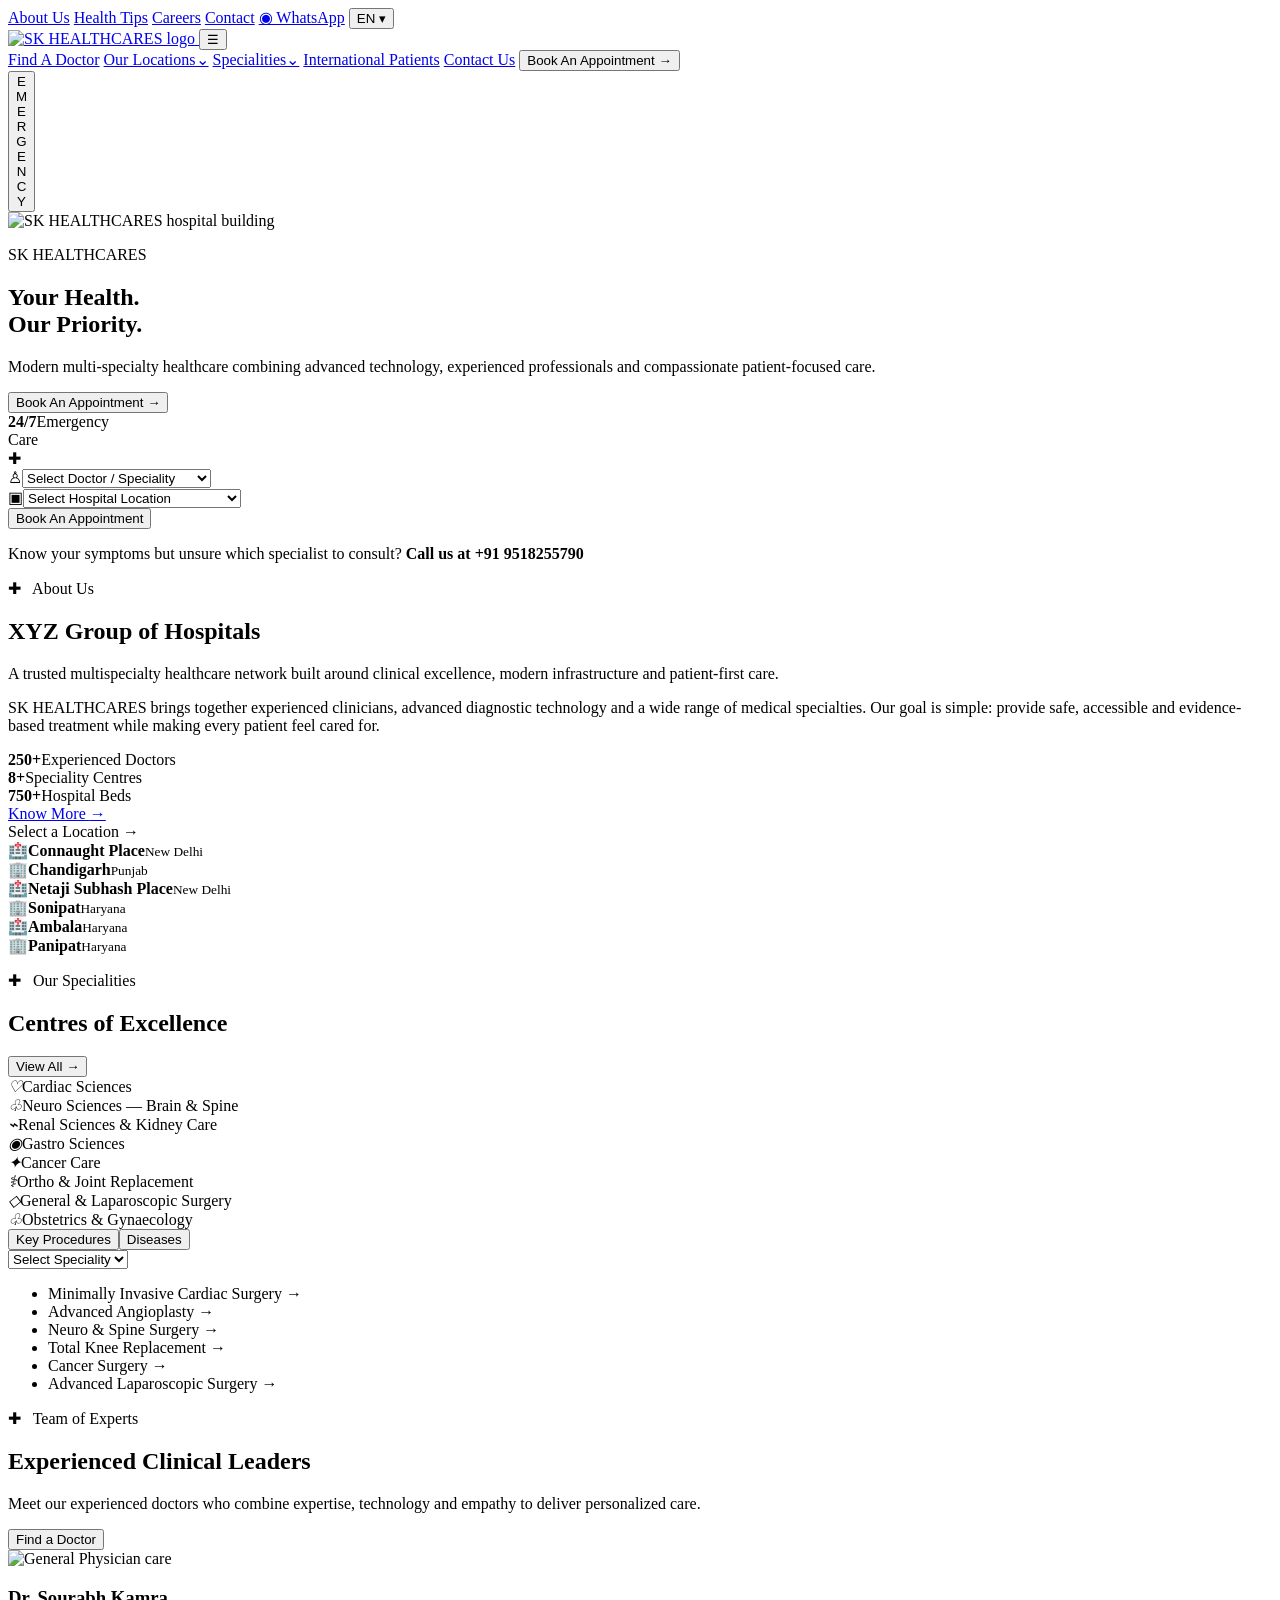
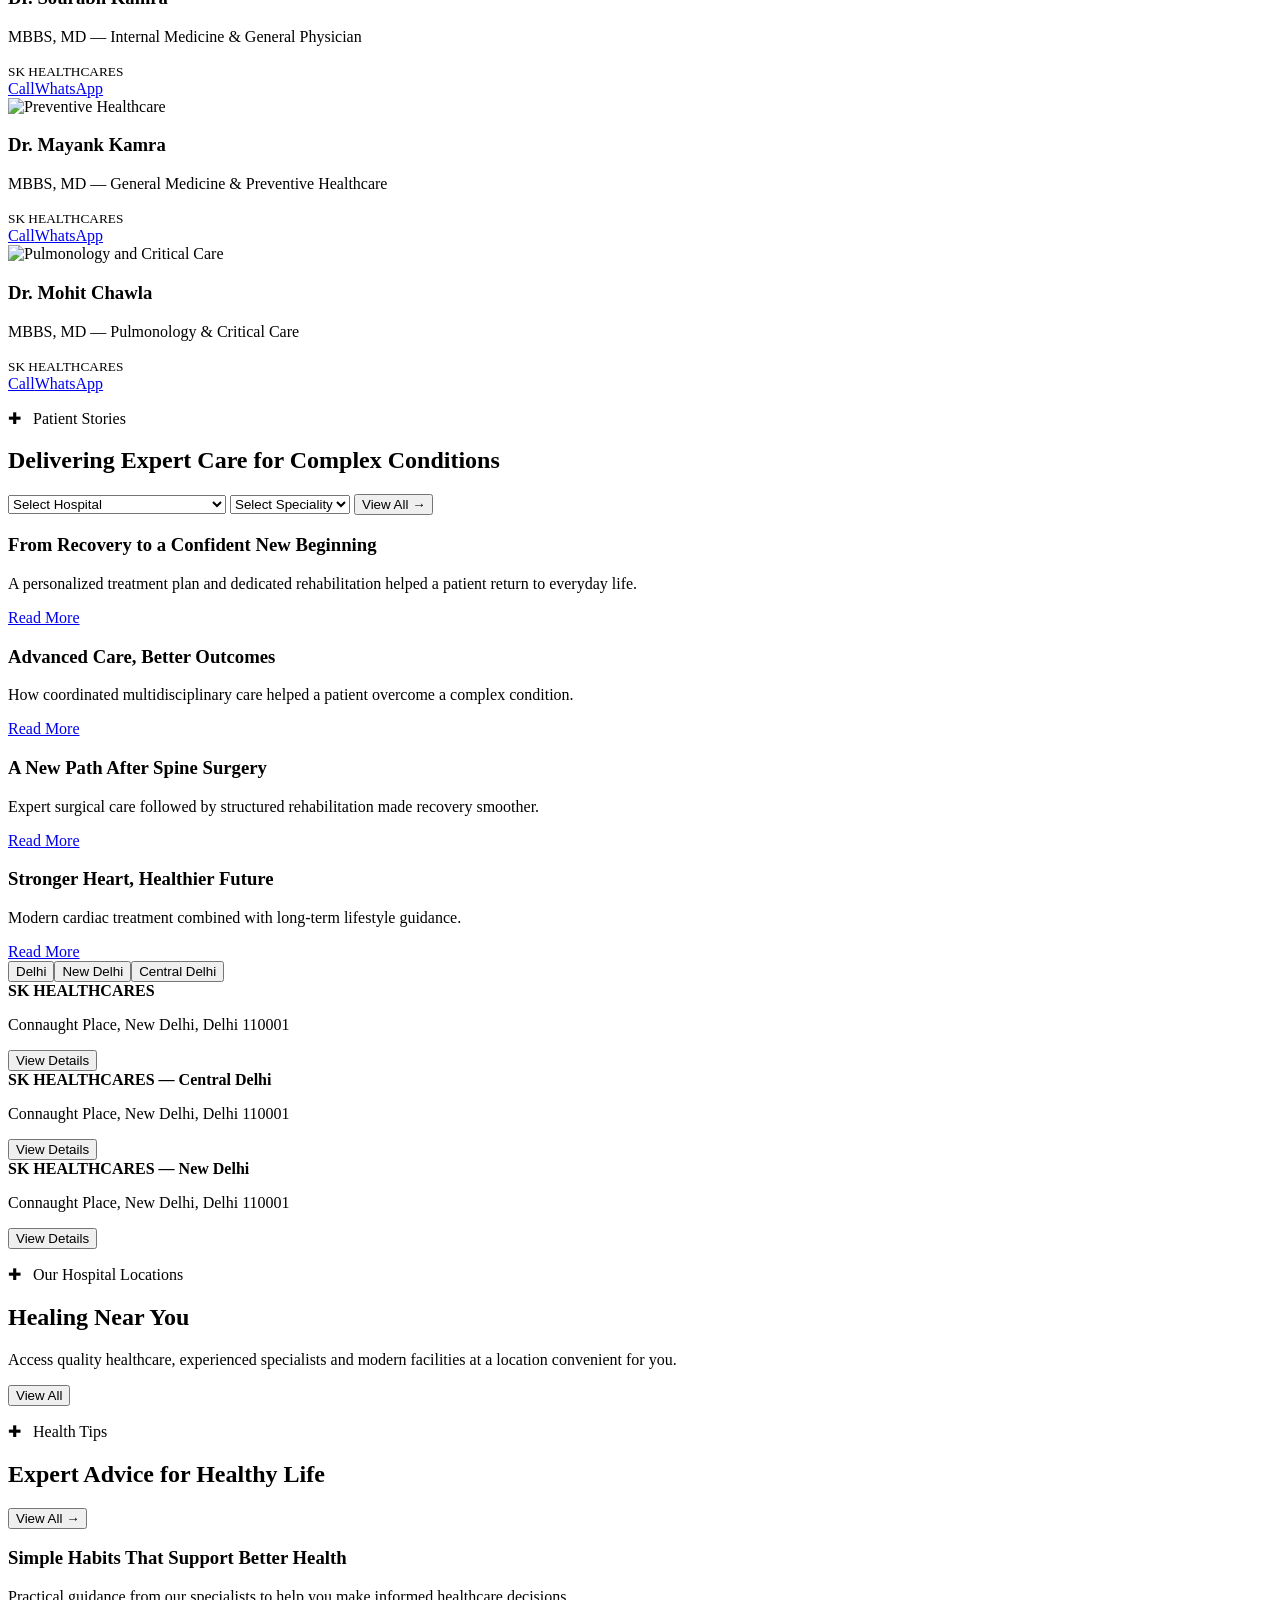
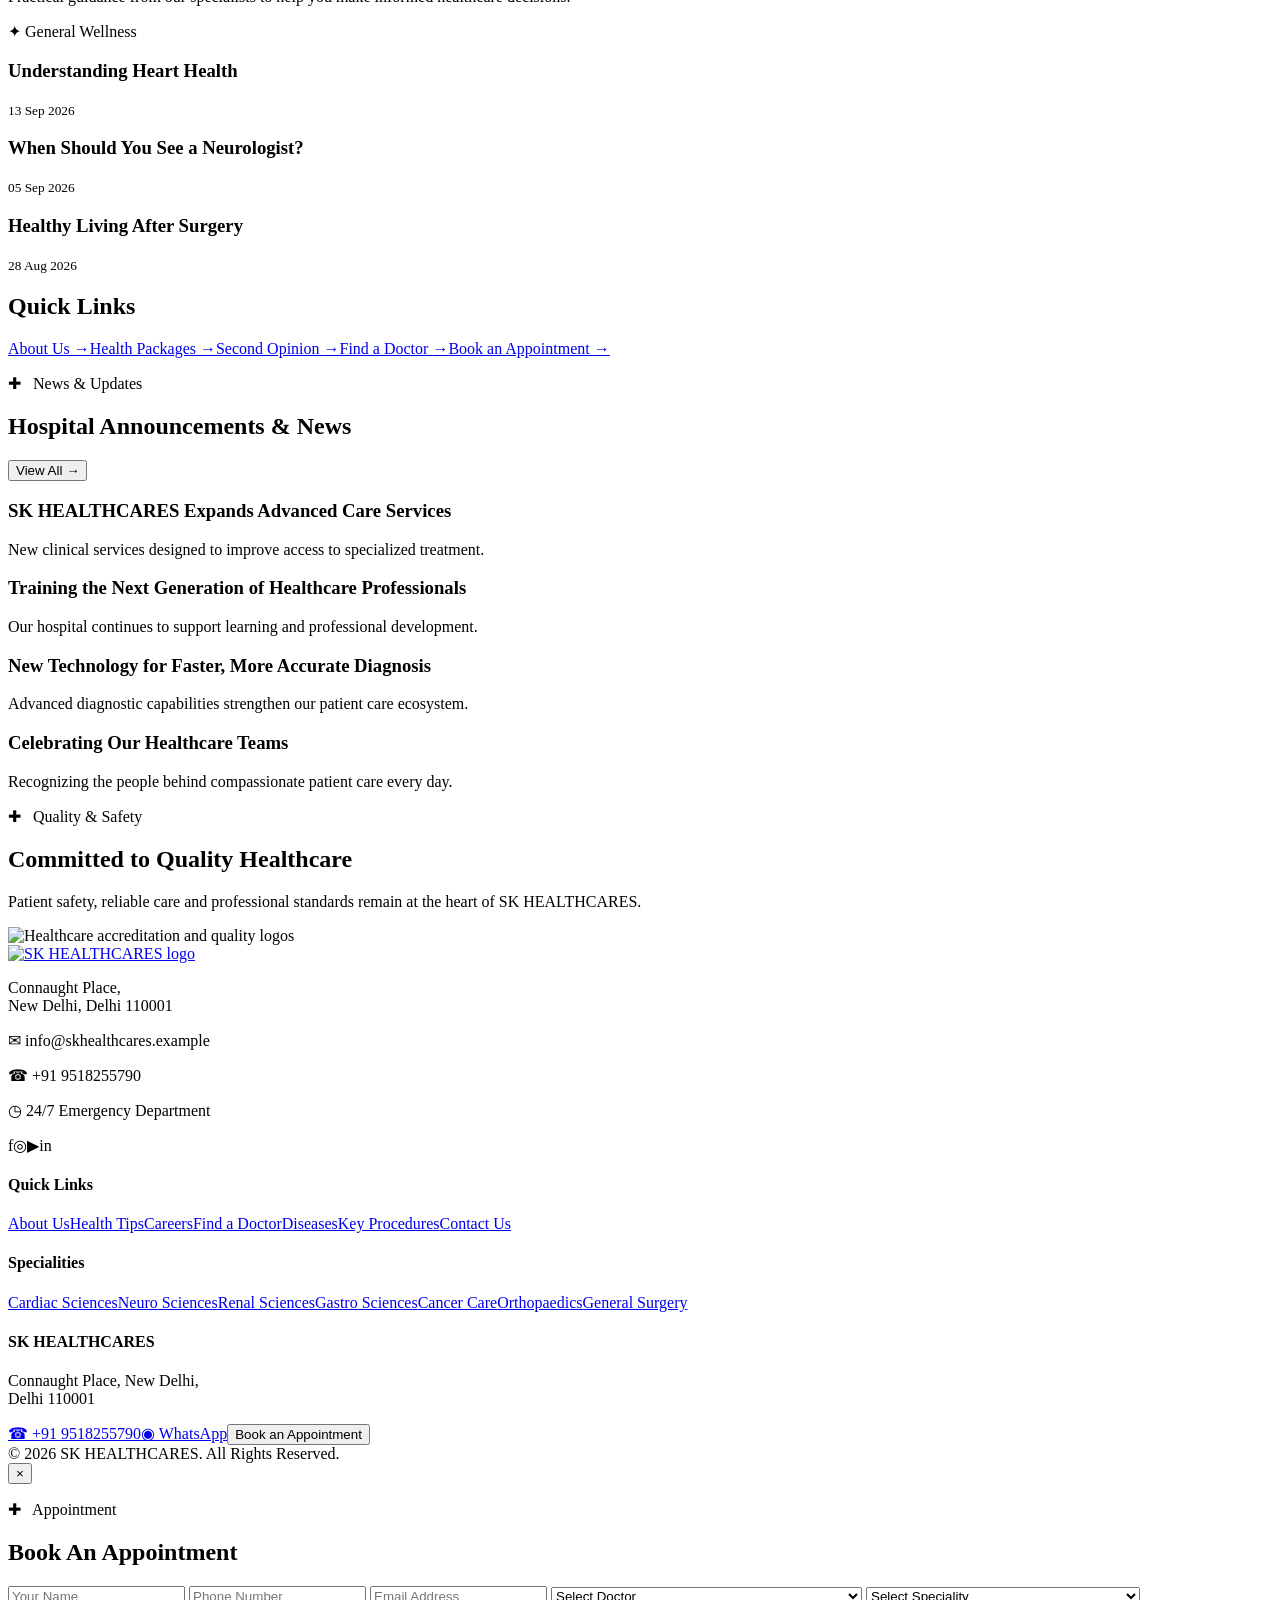
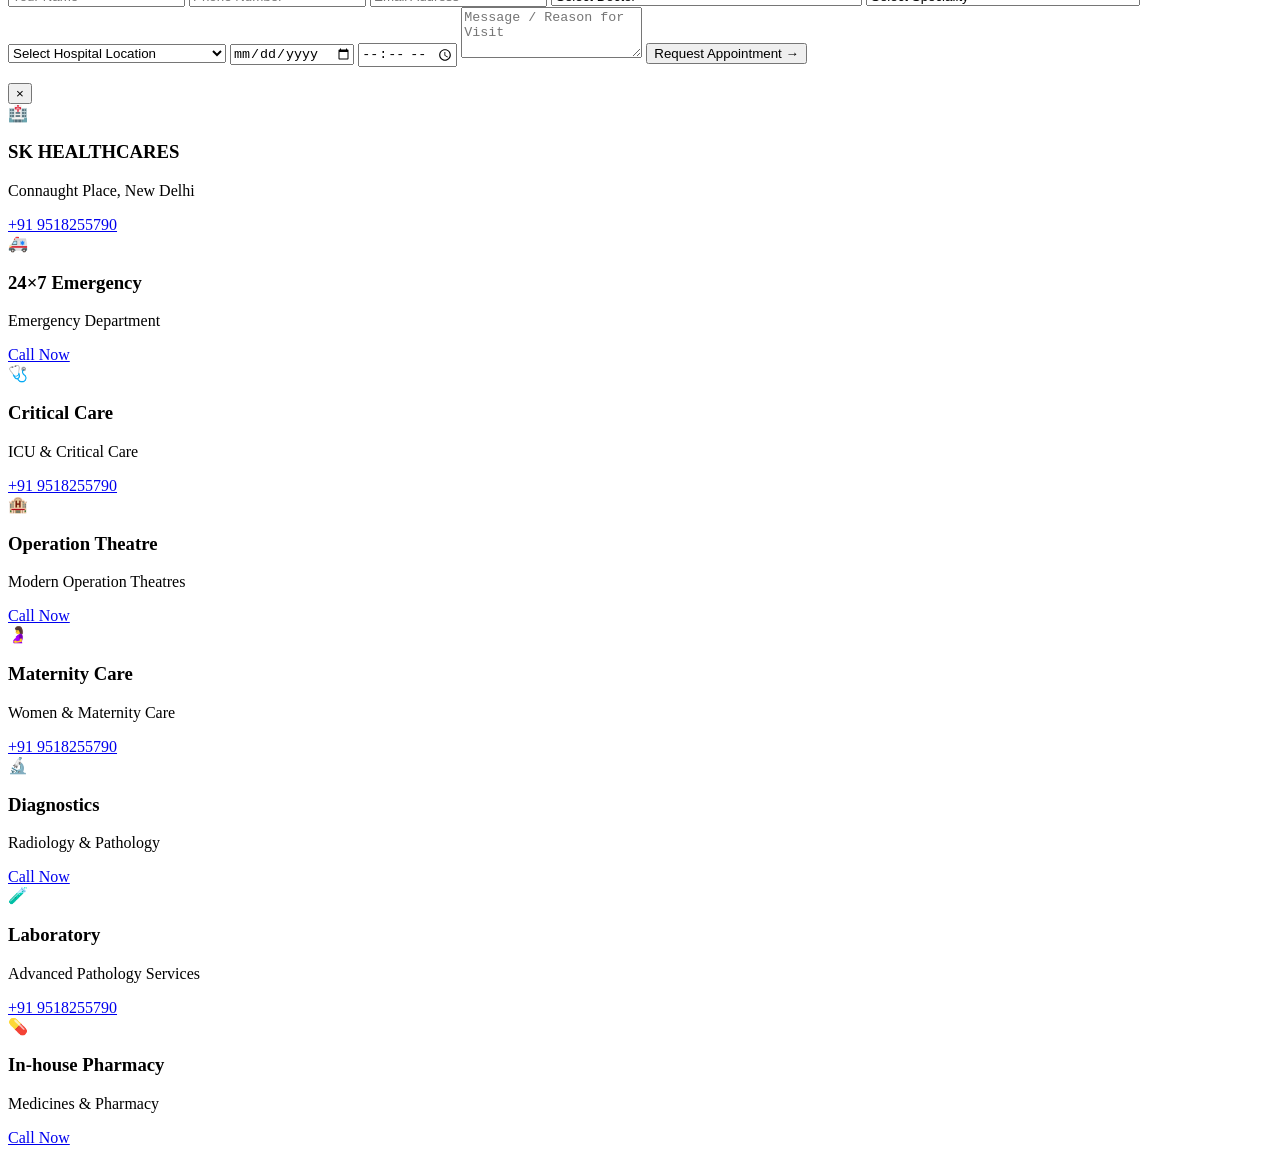
==== index.html @ 80785356 "Add files via upload" ====
<!DOCTYPE html>
<html lang="en">
<head>
  <meta charset="UTF-8">
  <meta name="viewport" content="width=device-width, initial-scale=1.0">
  <meta name="description" content="SK HEALTHCARES - Multispecialty healthcare with expert doctors and modern facilities.">
  <title>SK HEALTHCARES | Compassionate Care, Advanced Medicine</title>
  <link rel="preconnect" href="https://fonts.googleapis.com">
  <link rel="preconnect" href="https://fonts.gstatic.com" crossorigin>
  <link href="https://fonts.googleapis.com/css2?family=Inter:wght@400;500;600;700;800&display=swap" rel="stylesheet">
  <link rel="stylesheet" href="css/style.css">
</head>
<body>

  <div class="topbar">
    <div class="container topbar-inner">
      <div></div>
      <nav>
        <a href="#about">About Us</a>
        <a href="#health-tips">Health Tips</a>
        <a href="#careers">Careers</a>
        <a href="#contact">Contact</a>
        <a class="wa" href="https://wa.me/91 9518255790" target="_blank" rel="noopener">◉ WhatsApp</a>
        <button class="language">EN ▾</button>
      </nav>
    </div>
  </div>

  <header class="header">
    <div class="container header-inner">
      <a class="logo" href="#">
        <img src="images/image3.jpg" alt="SK HEALTHCARES logo">
      </a>

      <button class="mobile-menu" aria-label="Open menu">☰</button>

      <nav class="main-nav" id="mainNav">
        <a href="#doctors">Find A Doctor</a>
        <a href="#locations">Our Locations⌄</a>
        <a href="#specialties">Specialities⌄</a>
        <a href="#international">International Patients</a>
        <a href="#contact">Contact Us</a>
        <button class="appointment-btn open-modal">Book An Appointment <span>→</span></button>
      </nav>
    </div>
  </header>

  <button class="emergency" id="emergencyBtn">
    E<br>M<br>E<br>R<br>G<br>E<br>N<br>C<br>Y
</button>

  <main>
    <!-- HERO -->
    <section class="hero">
      <img class="hero-image" src="images/image1.jpg" alt="SK HEALTHCARES hospital building">
      <div class="hero-overlay"></div>
      <div class="container hero-content">
        <div class="hero-copy">
          <p class="eyebrow">SK HEALTHCARES</p>
          <h1>Your Health.<br><span>Our Priority.</span></h1>
          <p>Modern multi-specialty healthcare combining advanced technology, experienced professionals and compassionate patient-focused care.</p>
          <button class="primary-btn open-modal">Book An Appointment <span>→</span></button>
        </div>
        <div class="hero-visual">
          <div class="hero-badge"><b>24/7</b><span>Emergency<br>Care</span></div>
          <div class="hero-circle">
            <div class="cross">✚</div>
          </div>
        </div>
      </div>

      <div class="search-panel container">
        <div class="select-box"><span>♙</span><select><option>Select Doctor / Speciality</option><option>General Physician</option><option>Preventive Healthcare</option><option>Pulmonology & Critical Care</option></select></div>
        <div class="select-box"><span>▣</span><select id="searchLocation">
            <option value="">Select Hospital Location</option>
            <option value="Connaught Place, New Delhi">Connaught Place, New Delhi</option>
            <option value="Chandigarh, Punjab">Chandigarh, Punjab</option>
            <option value="Netaji Subhash Place, New Delhi">Netaji Subhash Place, New Delhi</option>
            <option value="Sonipat, Haryana">Sonipat, Haryana</option>
            <option value="Ambala, Haryana">Ambala, Haryana</option>
            <option value="Panipat, Haryana">Panipat, Haryana</option>
          </select></div>
        <button class="search-btn open-modal">Book An Appointment</button>
      </div>
      <p class="symptom-line">Know your symptoms but unsure which specialist to consult? <b>Call us at +91  9518255790</b></p>
    </section>

    <!-- ABOUT -->
    <section class="about section-pattern" id="about">
      <div class="container two-col">
        <div>
          <p class="section-kicker">✚ &nbsp; About Us</p>
          <h2>XYZ Group of Hospitals</h2>
          <p class="lead">A trusted multispecialty healthcare network built around clinical excellence, modern infrastructure and patient-first care.</p>
          <p>SK HEALTHCARES brings together experienced clinicians, advanced diagnostic technology and a wide range of medical specialties. Our goal is simple: provide safe, accessible and evidence-based treatment while making every patient feel cared for.</p>

          <div class="stats">
            <div><strong>250+</strong><span>Experienced Doctors</span></div>
            <div><strong>8+</strong><span>Speciality Centres</span></div>
            <div><strong>750+</strong><span>Hospital Beds</span></div>
          </div>
          <a class="outline-btn" href="#contact">Know More <span>→</span></a>
        </div>

        <div class="location-grid">
          <div class="location-title">Select a Location <span>→</span></div>
          <div class="location-cards">
            <div class="location-card">🏥<b>Connaught Place</b><small>New Delhi</small></div>
            <div class="location-card">🏢<b>Chandigarh</b><small>Punjab</small></div>
            <div class="location-card">🏥<b>Netaji Subhash Place</b><small>New Delhi</small></div>
            <div class="location-card">🏢<b>Sonipat</b><small>Haryana</small></div>
            <div class="location-card">🏥<b>Ambala</b><small>Haryana</small></div>
            <div class="location-card">🏢<b>Panipat</b><small>Haryana</small></div>
          </div>
        </div>
      </div>
    </section>

    <!-- SPECIALTIES -->
    <section class="specialties section-pattern-blue" id="specialties">
      <div class="container">
        <p class="section-kicker">✚ &nbsp; Our Specialities</p>
        <div class="section-heading">
          <h2>Centres of Excellence</h2>
          <button class="outline-btn">View All <span>→</span></button>
        </div>

        <div class="specialty-layout">
          <div class="specialty-list">
            <div class="specialty active"><i>♡</i><span>Cardiac Sciences</span></div>
            <div class="specialty"><i>♧</i><span>Neuro Sciences — Brain & Spine</span></div>
            <div class="specialty"><i>⌁</i><span>Renal Sciences & Kidney Care</span></div>
            <div class="specialty"><i>◉</i><span>Gastro Sciences</span></div>
            <div class="specialty"><i>✦</i><span>Cancer Care</span></div>
            <div class="specialty"><i>⚕</i><span>Ortho & Joint Replacement</span></div>
            <div class="specialty"><i>◇</i><span>General & Laparoscopic Surgery</span></div>
            <div class="specialty"><i>♧</i><span>Obstetrics & Gynaecology</span></div>
          </div>

          <div class="procedures">
            <div class="tabs"><button class="tab active">Key Procedures</button><button class="tab">Diseases</button></div>
            <select><option>Select Speciality</option><option>Cardiology</option><option>Neurology</option><option>Orthopaedics</option></select>
            <ul id="procedureList">
              <li>Minimally Invasive Cardiac Surgery <span>→</span></li>
              <li>Advanced Angioplasty <span>→</span></li>
              <li>Neuro & Spine Surgery <span>→</span></li>
              <li>Total Knee Replacement <span>→</span></li>
              <li>Cancer Surgery <span>→</span></li>
              <li>Advanced Laparoscopic Surgery <span>→</span></li>
            </ul>
          </div>
        </div>
      </div>
    </section>

    <!-- DOCTORS -->
    <section class="doctors" id="doctors">
      <div class="container doctors-inner">
        <div class="doctor-intro">
          <p class="section-kicker light">✚ &nbsp; Team of Experts</p>
          <h2>Experienced Clinical Leaders</h2>
          <p>Meet our experienced doctors who combine expertise, technology and empathy to deliver personalized care.</p>
          <button class="primary-btn">Find a Doctor</button>
        </div>

        <div class="doctor-slider">
          <article class="doctor-card">
            <div class="doctor-photo"><img src="images/image4.jpg" alt="General Physician care"></div>
            <h3>Dr. Sourabh Kamra</h3><p>MBBS, MD — Internal Medicine & General Physician</p><small>SK HEALTHCARES</small>
            <div class="card-actions"><a href="tel:+91 9518255790">Call</a><a class="orange" href="https://wa.me/91 9518255790" target="_blank" rel="noopener">WhatsApp</a></div>
          </article>
          <article class="doctor-card">
            <div class="doctor-photo"><img src="images/image5.jpg" alt="Preventive Healthcare"></div>
            <h3>Dr. Mayank Kamra</h3><p>MBBS, MD — General Medicine & Preventive Healthcare</p><small>SK HEALTHCARES</small>
            <div class="card-actions"><a href="tel:+91 9518255790">Call</a><a class="orange" href="https://wa.me/91 9518255790" target="_blank" rel="noopener">WhatsApp</a></div>
          </article>
          <article class="doctor-card">
            <div class="doctor-photo"><img src="images/image6.jpg" alt="Pulmonology and Critical Care"></div>
            <h3>Dr. Mohit Chawla</h3><p>MBBS, MD — Pulmonology & Critical Care</p><small>SK HEALTHCARES</small>
            <div class="card-actions"><a href="tel:+91 9518255790">Call</a><a class="orange" href="https://wa.me/91 9518255790" target="_blank" rel="noopener">WhatsApp</a></div>
          </article>
        </div></div>
      </div>
    </section>

    <!-- CASES -->
    <section class="cases" id="health-tips">
      <div class="container">
        <p class="section-kicker">✚ &nbsp; Patient Stories</p>
        <h2>Delivering Expert Care for Complex Conditions</h2>
        <div class="filter-row">
          <select id="caseHospital">
              <option value="">Select Hospital</option>
              <option value="Connaught Place, New Delhi">Connaught Place, New Delhi</option>
              <option value="Chandigarh, Punjab">Chandigarh, Punjab</option>
              <option value="Netaji Subhash Place, New Delhi">Netaji Subhash Place, New Delhi</option>
              <option value="Sonipat, Haryana">Sonipat, Haryana</option>
              <option value="Ambala, Haryana">Ambala, Haryana</option>
              <option value="Panipat, Haryana">Panipat, Haryana</option>
            </select>
          <select><option>Select Speciality</option><option>Cardiology</option><option>Orthopaedics</option></select>
          <button class="outline-btn">View All <span>→</span></button>
        </div>

        <div class="case-grid">
          <article class="case-card">
            <div class="case-image case-a"></div>
            <div class="case-body"><h3>From Recovery to a Confident New Beginning</h3><p>A personalized treatment plan and dedicated rehabilitation helped a patient return to everyday life.</p><a href="#">Read More</a></div>
          </article>
          <article class="case-card">
            <div class="case-image case-b"></div>
            <div class="case-body"><h3>Advanced Care, Better Outcomes</h3><p>How coordinated multidisciplinary care helped a patient overcome a complex condition.</p><a href="#">Read More</a></div>
          </article>
          <article class="case-card">
            <div class="case-image case-c"></div>
            <div class="case-body"><h3>A New Path After Spine Surgery</h3><p>Expert surgical care followed by structured rehabilitation made recovery smoother.</p><a href="#">Read More</a></div>
          </article>
          <article class="case-card">
            <div class="case-image case-d"></div>
            <div class="case-body"><h3>Stronger Heart, Healthier Future</h3><p>Modern cardiac treatment combined with long-term lifestyle guidance.</p><a href="#">Read More</a></div>
          </article>
        </div>
      </div>
    </section>

    <!-- LOCATIONS -->
    <section class="locations" id="locations">
      <div class="container location-section">
        <div class="location-panel">
          <div class="state-tabs"><button class="active">Delhi</button><button>New Delhi</button><button>Central Delhi</button></div>
          <div class="hospital-mini-grid">
            <div><div class="hospital-img img-h1"></div><b>SK HEALTHCARES</b><p>Connaught Place, New Delhi, Delhi 110001</p><button>View Details</button></div>
            <div><div class="hospital-img img-h2"></div><b>SK HEALTHCARES — Central Delhi</b><p>Connaught Place, New Delhi, Delhi 110001</p><button>View Details</button></div>
            <div><div class="hospital-img img-h3"></div><b>SK HEALTHCARES — New Delhi</b><p>Connaught Place, New Delhi, Delhi 110001</p><button>View Details</button></div>
          </div>
        </div>
        <div class="location-copy">
          <p class="section-kicker light">✚ &nbsp; Our Hospital Locations</p>
          <h2>Healing Near You</h2>
          <p>Access quality healthcare, experienced specialists and modern facilities at a location convenient for you.</p>
          <button class="primary-btn">View All</button>
        </div>
      </div>
    </section>

    <!-- HEALTH -->
    <section class="health section-pattern" id="careers">
      <div class="container">
        <p class="section-kicker">✚ &nbsp; Health Tips</p>
        <div class="section-heading"><h2>Expert Advice for Healthy Life</h2><button class="outline-btn">View All <span>→</span></button></div>
        <div class="health-grid">
          <article class="featured-health">
            <div class="health-image"></div><h3>Simple Habits That Support Better Health</h3><p>Practical guidance from our specialists to help you make informed healthcare decisions.</p><span>✦ General Wellness</span>
          </article>
          <div class="health-list">
            <article><div class="small-img s1"></div><div><h3>Understanding Heart Health</h3><small>13 Sep 2026</small></div></article>
            <article><div class="small-img s2"></div><div><h3>When Should You See a Neurologist?</h3><small>05 Sep 2026</small></div></article>
            <article><div class="small-img s3"></div><div><h3>Healthy Living After Surgery</h3><small>28 Aug 2026</small></div></article>
          </div>
          <aside class="quick-links"><h2>Quick Links</h2><a href="#about">About Us <span>→</span></a><a href="#">Health Packages <span>→</span></a><a href="#">Second Opinion <span>→</span></a><a href="#doctors">Find a Doctor <span>→</span></a><a class="open-modal" href="#">Book an Appointment <span>→</span></a></aside>
        </div>
      </div>
    </section>

    <!-- NEWS -->
    <section class="news">
      <div class="container">
        <p class="section-kicker">✚ &nbsp; News & Updates</p>
        <div class="section-heading"><h2>Hospital Announcements & News</h2><button class="outline-btn">View All <span>→</span></button></div>
        <div class="news-grid">
          <article><div class="news-img n1"></div><h3>SK HEALTHCARES Expands Advanced Care Services</h3><p>New clinical services designed to improve access to specialized treatment.</p></article>
          <article><div class="news-img n2"></div><h3>Training the Next Generation of Healthcare Professionals</h3><p>Our hospital continues to support learning and professional development.</p></article>
          <article><div class="news-img n3"></div><h3>New Technology for Faster, More Accurate Diagnosis</h3><p>Advanced diagnostic capabilities strengthen our patient care ecosystem.</p></article>
          <article><div class="news-img n4"></div><h3>Celebrating Our Healthcare Teams</h3><p>Recognizing the people behind compassionate patient care every day.</p></article>
        </div>
      </div>
    </section>
  </main>

  <section class="credentials" id="quality">
    <div class="container credentials-inner">
      <div><p class="section-kicker">✚ &nbsp; Quality & Safety</p><h2>Committed to Quality Healthcare</h2><p>Patient safety, reliable care and professional standards remain at the heart of SK HEALTHCARES.</p></div>
      <img src="images/image2.jpg" alt="Healthcare accreditation and quality logos">
    </div>
  </section>

  <footer id="contact">
    <div class="container footer-grid">
      <div>
        <a class="logo footer-logo" href="#"><img src="images/image3.jpg" alt="SK HEALTHCARES logo"></a>
        <p>Connaught Place,<br>New Delhi, Delhi 110001</p>
        <p>✉ info@skhealthcares.example</p>
        <p>☎ +91  9518255790</p>
        <p>◷ 24/7 Emergency Department</p>
        <div class="socials"><a>f</a><a>◎</a><a>▶</a><a>in</a></div>
      </div>
      <div><h4>Quick Links</h4><a href="#about">About Us</a><a href="#health-tips">Health Tips</a><a href="#">Careers</a><a href="#doctors">Find a Doctor</a><a href="#">Diseases</a><a href="#">Key Procedures</a><a href="#contact">Contact Us</a></div>
      <div><h4>Specialities</h4><a href="#specialties">Cardiac Sciences</a><a href="#specialties">Neuro Sciences</a><a href="#specialties">Renal Sciences</a><a href="#specialties">Gastro Sciences</a><a href="#specialties">Cancer Care</a><a href="#specialties">Orthopaedics</a><a href="#specialties">General Surgery</a></div>
      <div><h4>SK HEALTHCARES</h4><p>Connaught Place, New Delhi,<br>Delhi 110001</p><a href="tel:+91 9518255790">☎ +91  9518255790</a><a href="https://wa.me/91 9518255790" target="_blank" rel="noopener">◉ WhatsApp</a><button class="footer-appointment open-modal">Book an Appointment</button></div>
    </div>
    <div class="copyright"><div class="container">© 2026 SK HEALTHCARES. All Rights Reserved.</div></div>
  </footer>

  <div class="modal" id="appointmentModal" aria-hidden="true">
    <div class="modal-box">
      <button class="close-modal" aria-label="Close">×</button>
      <p class="section-kicker">✚ &nbsp; Appointment</p>
      <h2>Book An Appointment</h2>
      <form id="appointmentForm">

    <input
        id="patientName"
        required
        type="text"
        placeholder="Your Name"
    >

    <input
        id="patientPhone"
        required
        type="tel"
        placeholder="Phone Number"
    >

    <input
        id="patientEmail"
        type="email"
        placeholder="Email Address"
    >

    <select id="doctor" required>
        <option value="">Select Doctor</option>
        <option value="Dr. Sourabh Kamra">
            Dr. Sourabh Kamra — Internal Medicine
        </option>
        <option value="Dr. Mayank Kamra">
            Dr. Mayank Kamra — General Medicine
        </option>
        <option value="Dr. Mohit Chawla">
            Dr. Mohit Chawla — Pulmonology & Critical Care
        </option>
    </select>

    <select id="specialty" required>
        <option value="">Select Speciality</option>
        <option value="Internal Medicine & General Physician">
            Internal Medicine & General Physician
        </option>
        <option value="General Medicine & Preventive Healthcare">
            General Medicine & Preventive Healthcare
        </option>
        <option value="Pulmonology & Critical Care">
            Pulmonology & Critical Care
        </option>
    </select>

    <select id="location" required>
        <option value="">Select Hospital Location</option>
        <option value="Connaught Place, New Delhi">Connaught Place, New Delhi</option>
        <option value="Chandigarh, Punjab">Chandigarh, Punjab</option>
        <option value="Netaji Subhash Place, New Delhi">Netaji Subhash Place, New Delhi</option>
        <option value="Sonipat, Haryana">Sonipat, Haryana</option>
        <option value="Ambala, Haryana">Ambala, Haryana</option>
        <option value="Panipat, Haryana">Panipat, Haryana</option>
    </select>

    <input
        id="appointmentDate"
        required
        type="date"
    >

    <input
        id="appointmentTime"
        required
        type="time"
    >

    <textarea
        id="message"
        placeholder="Message / Reason for Visit"
        rows="3"
    ></textarea>

    <button class="primary-btn" type="submit">
        Request Appointment →
    </button>

</form>

<p class="form-message" id="formMessage"></p>
      <p class="form-message" id="formMessage"></p>
    </div>
  </div>
<div class="emergency-modal" id="emergencyModal">

    <button class="emergency-close" id="emergencyClose">
        ×
    </button>

    <div class="emergency-grid">

        <div class="emergency-card">
            <div class="emergency-icon">🏥</div>
            <h3>SK HEALTHCARES</h3>
            <p>Connaught Place, New Delhi</p>
            <a href="tel:+91 9518255790">+91  9518255790</a>
        </div>

        <div class="emergency-card">
            <div class="emergency-icon">🚑</div>
            <h3>24×7 Emergency</h3>
            <p>Emergency Department</p>
            <a href="tel:+91 9518255790">Call Now</a>
        </div>

        <div class="emergency-card">
            <div class="emergency-icon">🩺</div>
            <h3>Critical Care</h3>
            <p>ICU & Critical Care</p>
            <a href="tel:+91 9518255790">+91  9518255790</a>
        </div>

        <div class="emergency-card">
            <div class="emergency-icon">🏨</div>
            <h3>Operation Theatre</h3>
            <p>Modern Operation Theatres</p>
            <a href="tel:+91 9518255790">Call Now</a>
        </div>

        <div class="emergency-card">
            <div class="emergency-icon">🤰</div>
            <h3>Maternity Care</h3>
            <p>Women & Maternity Care</p>
            <a href="tel:+91 9518255790">+91  9518255790</a>
        </div>

        <div class="emergency-card">
            <div class="emergency-icon">🔬</div>
            <h3>Diagnostics</h3>
            <p>Radiology & Pathology</p>
            <a href="tel:+91 9518255790">Call Now</a>
        </div>

        <div class="emergency-card">
            <div class="emergency-icon">🧪</div>
            <h3>Laboratory</h3>
            <p>Advanced Pathology Services</p>
            <a href="tel:+91 9518255790">+91  9518255790</a>
        </div>

        <div class="emergency-card">
            <div class="emergency-icon">💊</div>
            <h3>In-house Pharmacy</h3>
            <p>Medicines & Pharmacy</p>
            <a href="tel:+91 9518255790">Call Now</a>
        </div>

    </div>
</div>

  <script src="js/script.js"></script>
</body>
</html>
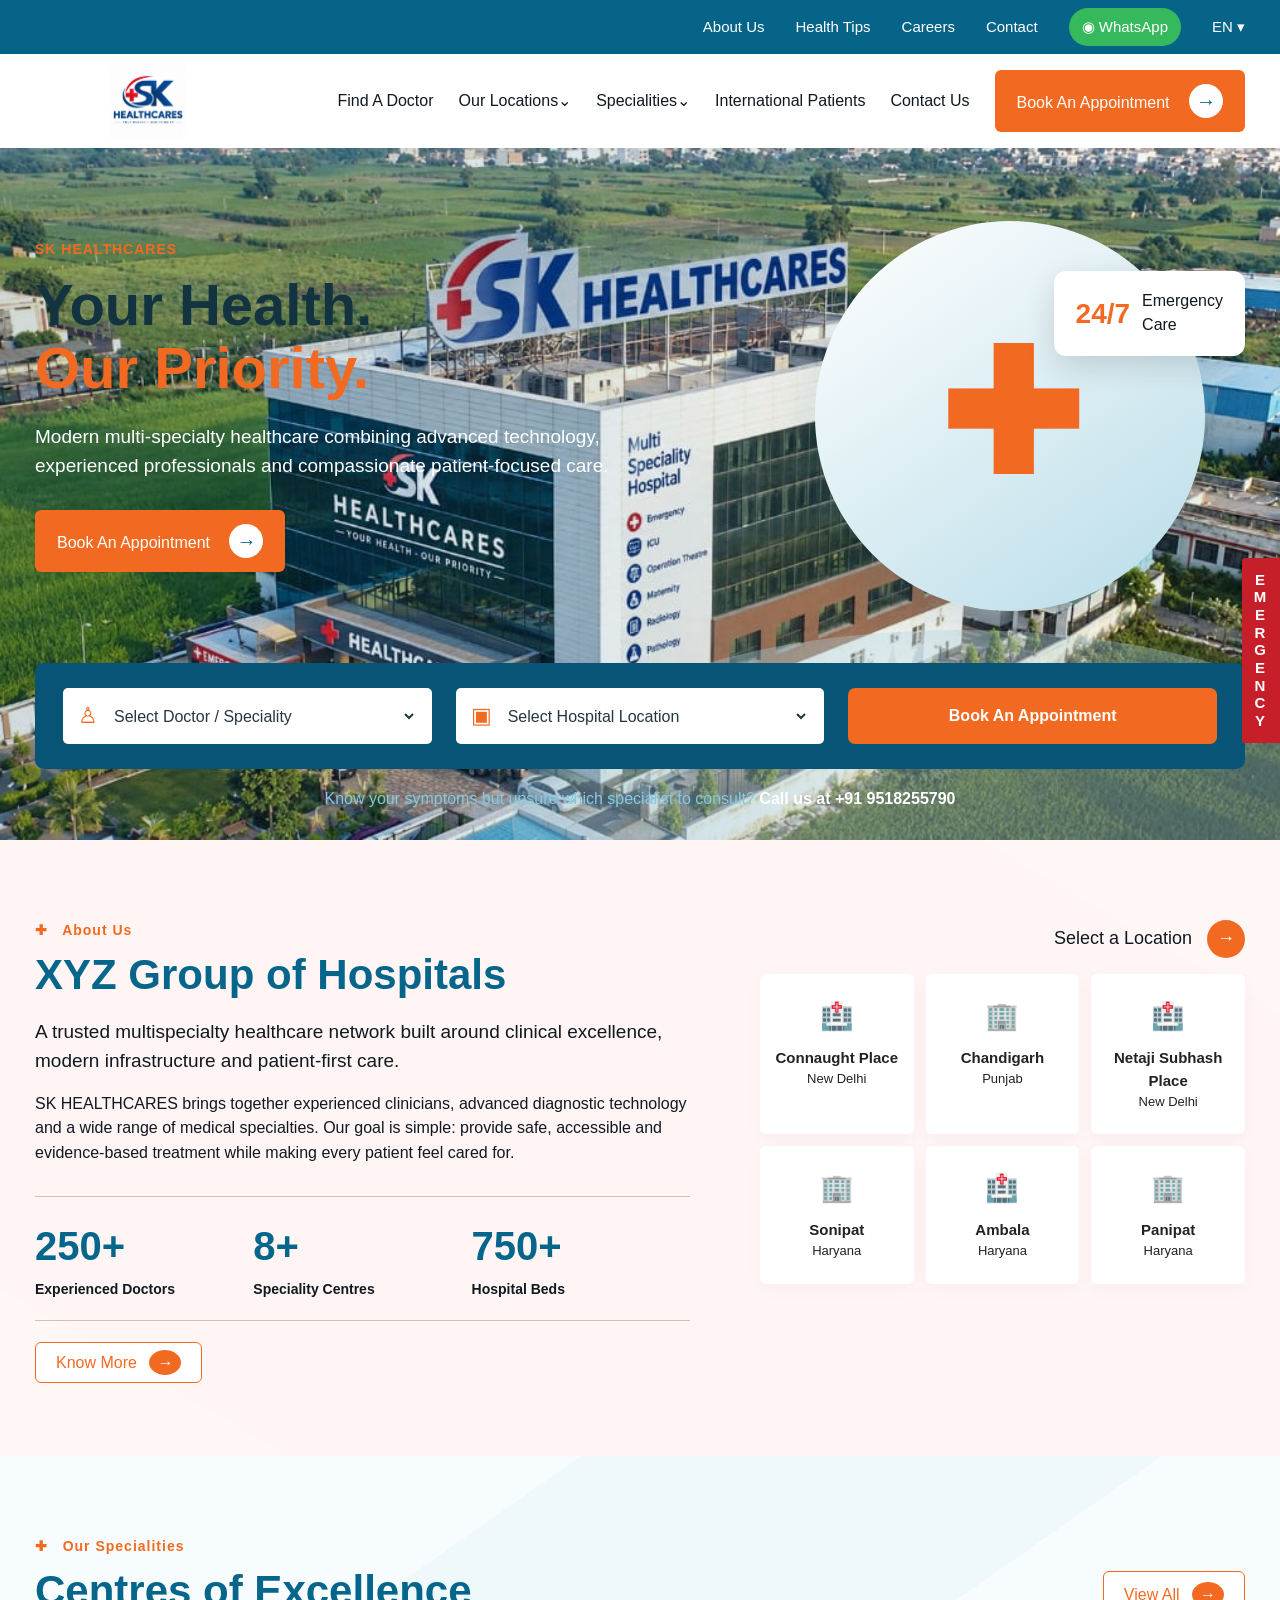
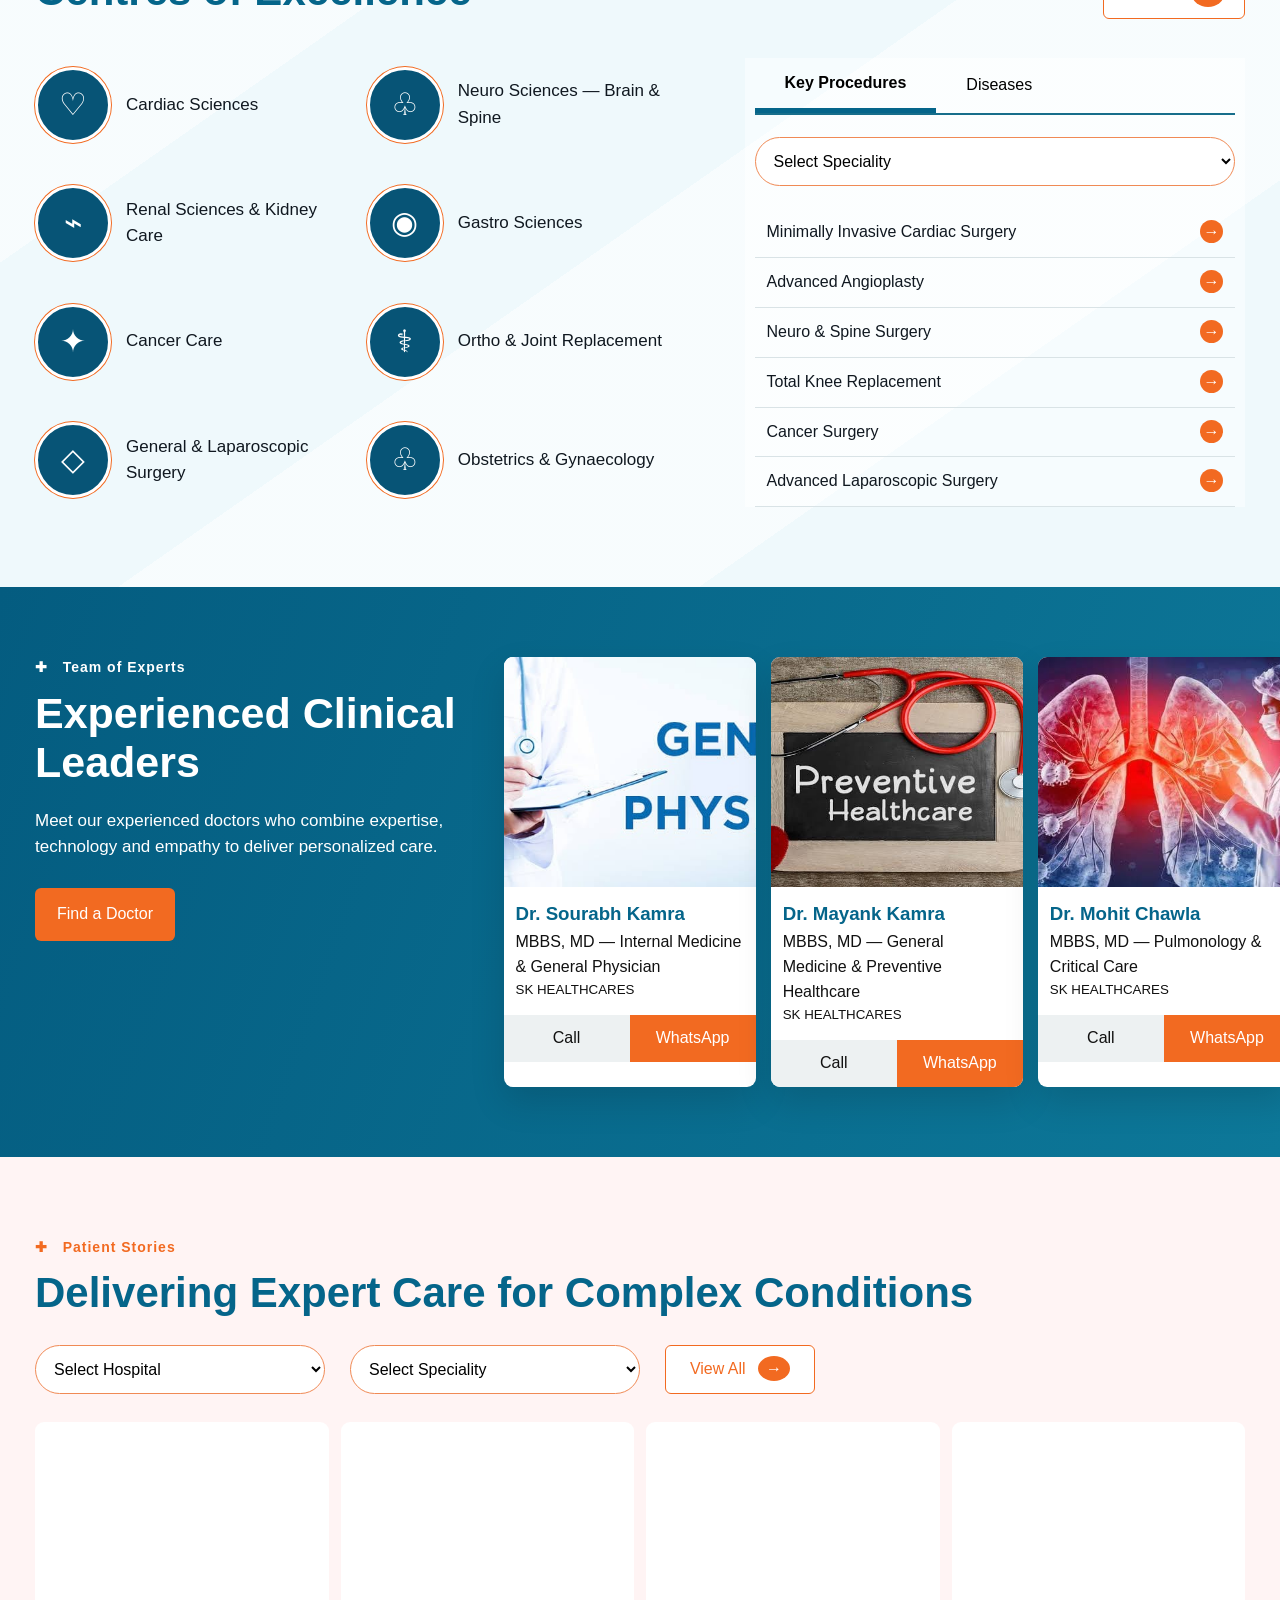
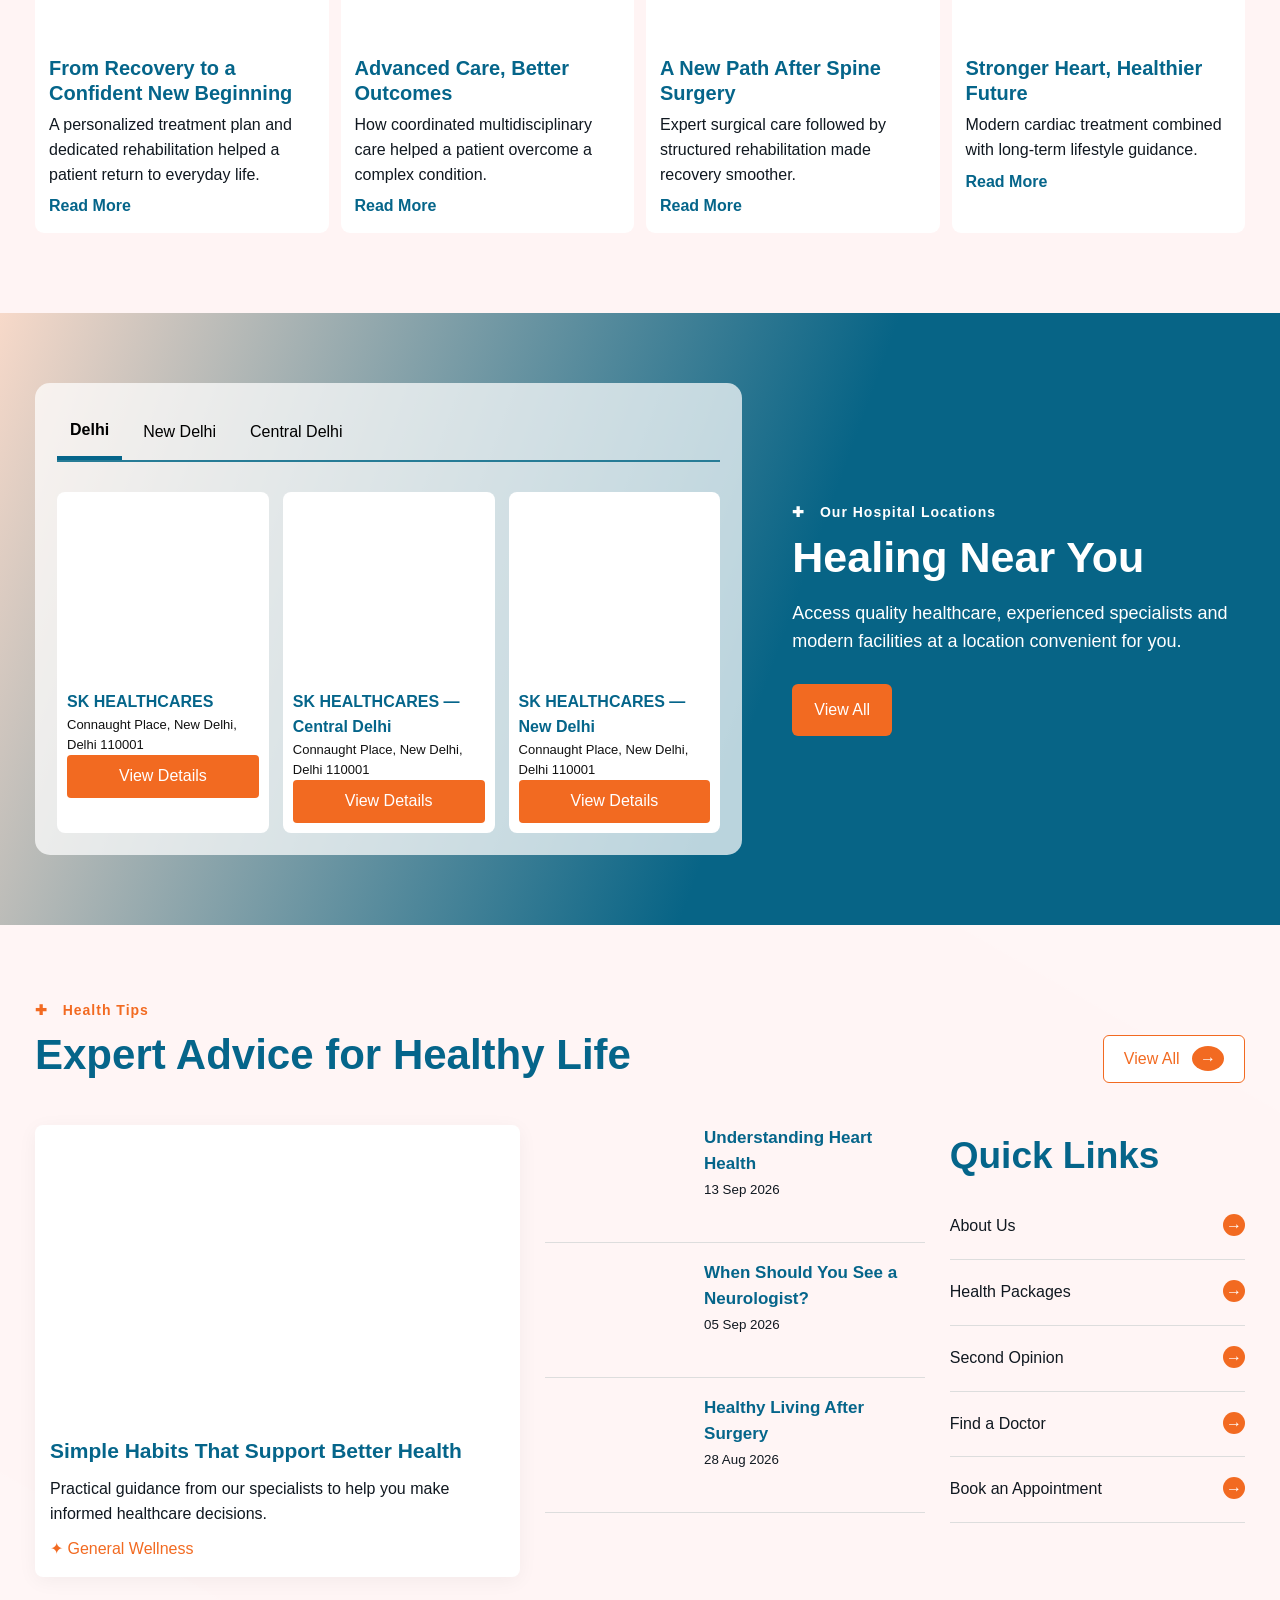
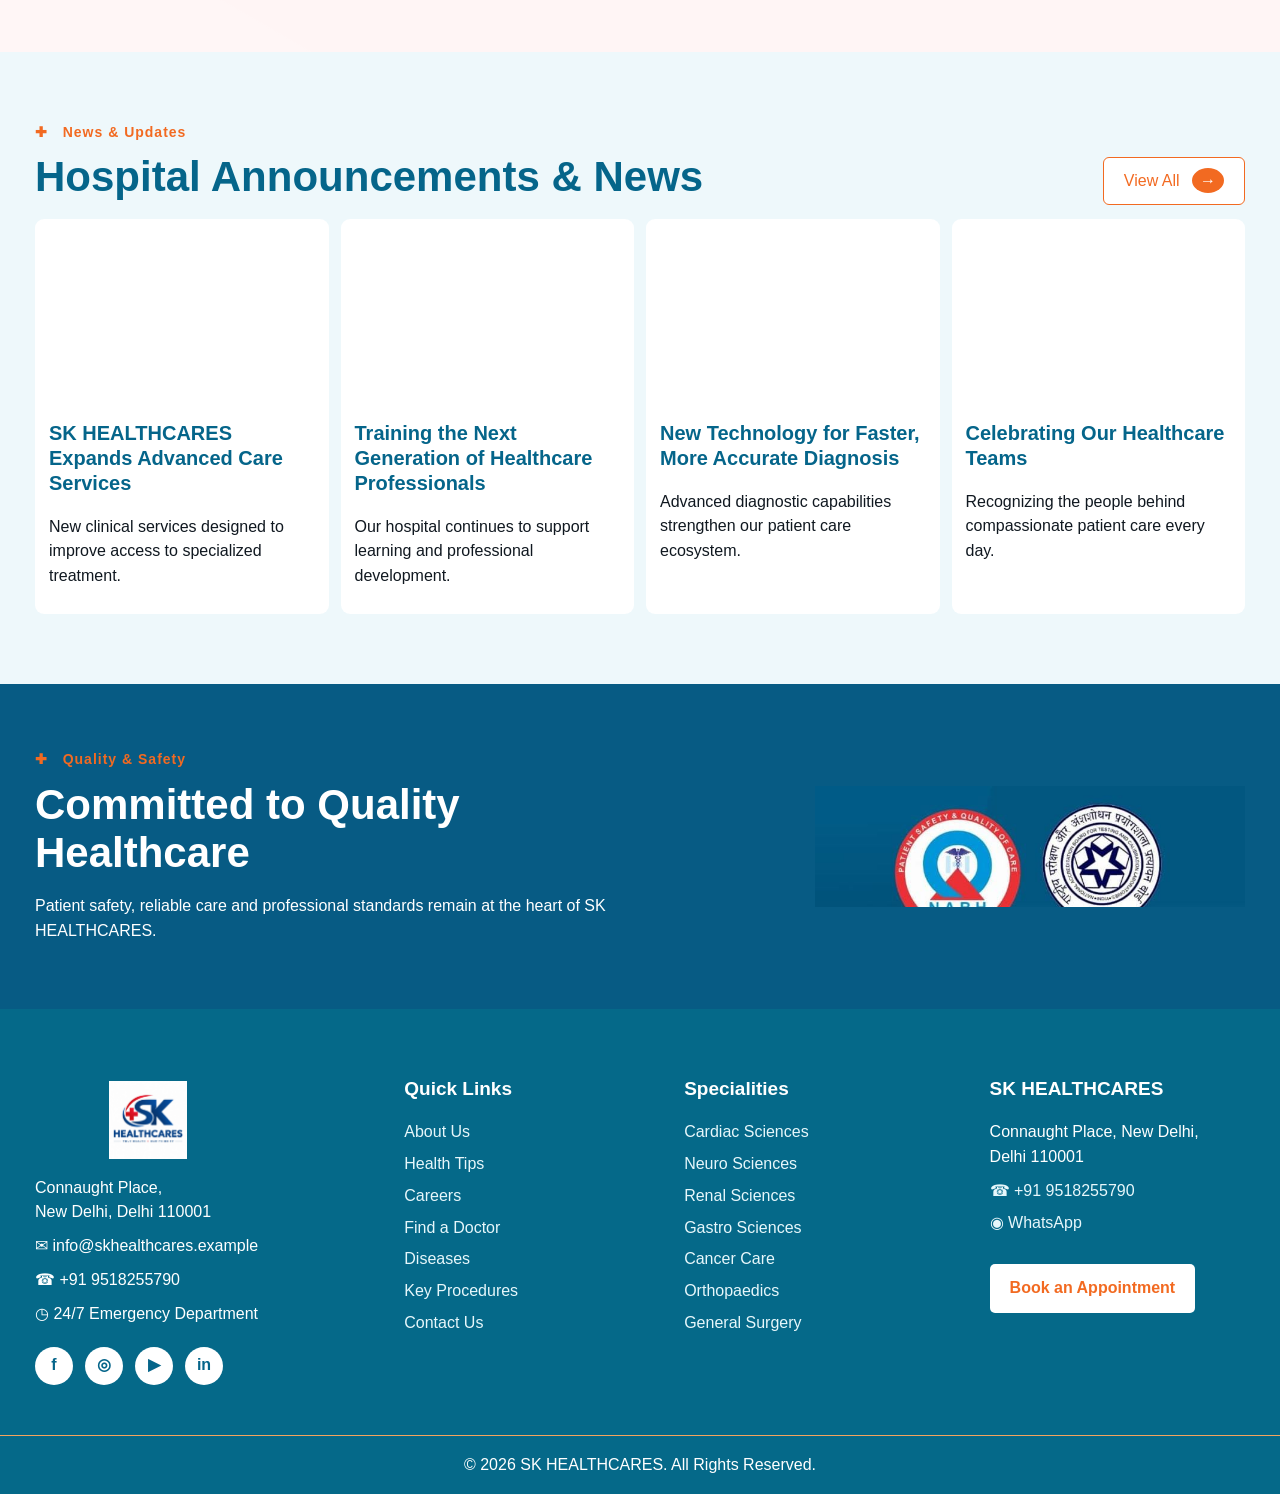
==== commit 3672b8ba: "Update print statement from 'Hello' to 'Goodbye'" ====
--- a/index.html
+++ b/index.html
@@ -8,7 +8,7 @@
   <link rel="preconnect" href="https://fonts.googleapis.com">
   <link rel="preconnect" href="https://fonts.gstatic.com" crossorigin>
   <link href="https://fonts.googleapis.com/css2?family=Inter:wght@400;500;600;700;800&display=swap" rel="stylesheet">
-  <link rel="stylesheet" href="css/style.css">
+  <link rel="stylesheet" href="style.css">
 </head>
 <body>
 
@@ -459,6 +459,6 @@
     </div>
 </div>
 
-  <script src="js/script.js"></script>
+  <script src="script.js"></script>
 </body>
-</html>+</html>
--- a/style.css
+++ b/style.css
@@ -0,0 +1,279 @@
+*{box-sizing:border-box;margin:0;padding:0}
+:root{--blue:#05658a;--dark:#075476;--orange:#f26a21;--light:#f8eeee;--pale:#eef8fb;--text:#101820}
+html{scroll-behavior:smooth}
+body{font-family:Inter,Arial,sans-serif;color:var(--text);line-height:1.55;overflow-x:hidden}
+.container{width:min(1380px,calc(100% - 70px));margin:auto}
+a{text-decoration:none;color:inherit}
+button,select,input{font:inherit}
+.topbar{height:54px;background:#056488;color:white}
+.topbar-inner{height:100%;display:flex;justify-content:flex-end;align-items:center}
+.topbar nav{display:flex;gap:31px;align-items:center;font-size:15px}
+.wa{background:#36b95d;border-radius:50px;padding:7px 13px}
+.language{background:none;border:0;color:white;cursor:pointer}
+.header{height:94px;background:white;position:sticky;top:0;z-index:50;box-shadow:0 2px 12px #0000000d}
+.header-inner{height:100%;display:flex;align-items:center;justify-content:space-between}
+.logo{display:flex;align-items:center;gap:10px;color:var(--blue)}
+.logo-mark{width:48px;height:48px;border:2px solid var(--orange);border-radius:50%;display:grid;place-items:center;color:var(--orange);font-size:26px}
+.logo b{color:var(--orange);font-size:29px}.logo strong{font-size:29px}.logo small{display:block;font-size:7px;letter-spacing:1.7px;color:#17718c}
+.main-nav{display:flex;align-items:center;gap:25px;font-size:16px}
+.main-nav>a:hover{color:var(--orange)}
+.appointment-btn,.primary-btn{border:0;background:var(--orange);color:#fff;border-radius:6px;padding:14px 22px;cursor:pointer}
+.appointment-btn span,.primary-btn span{display:inline-grid;place-items:center;background:white;color:var(--blue);border-radius:50%;width:34px;height:34px;margin-left:15px;font-size:20px}
+.mobile-menu{display:none;border:0;background:none;font-size:28px;color:var(--orange)}
+.emergency{position:fixed;right:0;top:62%;z-index:80;background:#c71f2a;color:white;padding:10px 9px;font-weight:700;text-align:center;line-height:1.2;letter-spacing:2px;border-radius:3px 0 0 3px}
+.hero{min-height:650px;position:relative;background:#075476;overflow:hidden}
+.hero:after{content:"";position:absolute;inset:auto -10% -170px auto;width:70%;height:380px;border-radius:50%;background:#b8dce8;opacity:.35}
+.hero-overlay{position:absolute;inset:0;background-image:linear-gradient(90deg,#0000,#0000);background-size:15px 15px;opacity:.22}
+.hero-content{min-height:515px;display:flex;align-items:center;position:relative;z-index:2}
+.hero-copy{width:58%;padding:65px 0}
+.eyebrow,.section-kicker{color:var(--orange);font-weight:700;letter-spacing:1px;font-size:14px}
+.hero h1{font-size:58px;line-height:1.08;margin:14px 0 22px;color:#12333f}
+.hero h1 span{color:var(--orange)}
+.hero-copy>p:not(.eyebrow){font-size:19px;max-width:590px;margin-bottom:30px;color:#fff}
+.hero-visual{flex:1;height:470px;position:relative}
+.hero-circle{width:390px;height:390px;border-radius:50%;position:absolute;right:40px;top:50px;background:linear-gradient(145deg,#fff,#b8dce8);box-shadow:0 25px 60px #0c5c7525;display:grid;place-items:center}
+.cross{font-size:170px;color:var(--orange);font-weight:800}
+.hero-badge{position:absolute;z-index:3;right:0;top:100px;background:white;padding:18px 22px;border-radius:12px;box-shadow:0 10px 30px #0002;display:flex;gap:12px;align-items:center}
+.hero-badge b{font-size:28px;color:var(--orange)}
+.search-panel{position:relative;z-index:5;background:#075476;padding:25px 28px;border-radius:9px;display:grid;grid-template-columns:1fr 1fr 1fr;gap:24px}
+.select-box{height:56px;background:#fff;border-radius:5px;display:flex;align-items:center;padding:0 15px;color:var(--orange)}
+.select-box span{font-size:22px;margin-right:12px}.select-box select{border:0;outline:0;background:white;width:100%;color:#243641}
+.search-btn{border:0;background:var(--orange);color:white;border-radius:7px;font-weight:600;cursor:pointer}
+.symptom-line{text-align:center;color:#83c9e3;padding:18px 0 28px;position:relative;z-index:3}
+.symptom-line b{color:#fff}
+.section-pattern{background:#fff5f5;background-image:linear-gradient(30deg,#ffffff22 12%,transparent 12.5%,transparent 87%,#ffffff22 87.5%);padding:80px 0}
+.two-col{display:grid;grid-template-columns:1.35fr 1fr;gap:70px}
+h2{font-size:42px;line-height:1.15;color:var(--blue);margin:10px 0 17px}
+.lead{font-size:19px}.two-col>div:first-child>p:not(.section-kicker){max-width:760px;margin-bottom:16px}
+.stats{border-top:1px solid #d3bebe;border-bottom:1px solid #d3bebe;display:grid;grid-template-columns:repeat(3,1fr);margin:30px 0;padding:18px 0}
+.stats div{padding-right:15px}.stats strong{display:block;font-size:40px;color:var(--blue)}.stats span{font-weight:600;font-size:14px}
+.outline-btn{border:1px solid var(--orange);color:var(--orange);background:white;border-radius:6px;padding:11px 20px;cursor:pointer}.outline-btn span{background:var(--orange);color:white;border-radius:50%;padding:4px 8px;margin-left:8px}
+.location-title{font-size:18px;text-align:right;margin-bottom:16px}.location-title span{display:inline-grid;place-items:center;background:var(--orange);color:#fff;border-radius:50%;width:38px;height:38px;margin-left:10px}
+.location-cards{display:grid;grid-template-columns:repeat(3,1fr);gap:12px}.location-card{background:white;border-radius:6px;padding:22px 10px;text-align:center;box-shadow:0 5px 18px #00000008;color:var(--orange);font-size:27px}.location-card b,.location-card small{display:block;color:#222}.location-card b{font-size:15px;margin-top:8px}.location-card small{font-size:13px}
+.section-pattern-blue{padding:80px 0;background:#eff9fc;background-image:linear-gradient(145deg,#fff8 25%,transparent 25% 50%,#fff8 50% 75%,transparent 75%)}
+.section-heading{display:flex;align-items:center;justify-content:space-between}.specialty-layout{display:grid;grid-template-columns:1.15fr .9fr;gap:70px;margin-top:25px}.specialty-list{display:grid;grid-template-columns:1fr 1fr;gap:24px}.specialty{display:flex;align-items:center;gap:15px;font-size:17px}.specialty i{width:76px;height:76px;border-radius:50%;background:#075476;color:white;display:grid;place-items:center;font-size:31px;border:3px solid white;box-shadow:0 0 0 1px var(--orange);font-style:normal;flex:none}.procedures{background:#ffffff70;padding:0 10px}.tabs{display:flex;border-bottom:2px solid #176e8b}.tab{padding:13px 30px;border:0;background:none;cursor:pointer}.tab.active{border-bottom:5px solid var(--blue);font-weight:700}.procedures>select,.filter-row select{width:100%;border:1px solid #f08a55;border-radius:25px;padding:14px;margin:22px 0;background:#fff}.procedures ul{list-style:none}.procedures li{padding:12px;border-bottom:1px solid #d9e3e6;display:flex;justify-content:space-between}.procedures li span{background:var(--orange);color:white;border-radius:50%;width:23px;height:23px;text-align:center}
+.doctors{background:linear-gradient(110deg,#045c80,#0d7899);color:white;padding:70px 0}.doctors-inner{display:grid;grid-template-columns:35% 65%;gap:45px}.light{color:white}.doctor-intro h2{color:white;font-size:43px}.doctor-intro>p:not(.section-kicker){font-size:17px;margin:20px 0 28px}.doctor-slider{display:grid;grid-template-columns:repeat(3,1fr);gap:15px}.doctor-card{background:white;color:#111;border-radius:9px;overflow:hidden;box-shadow:0 15px 35px #0002}.doctor-photo{height:230px;background-size:cover;background-position:center}.photo-one{background-image:url("https://images.unsplash.com/photo-1612349317150-e413f6a5b16d?auto=format&fit=crop&w=700&q=80")}.photo-two{background-image:url("https://images.unsplash.com/photo-1594824476967-48c8b964273f?auto=format&fit=crop&w=700&q=80")}.photo-three{background-image:url("https://images.unsplash.com/photo-1622253692010-333f2da6031d?auto=format&fit=crop&w=700&q=80")}.doctor-card h3{color:var(--blue);padding:12px 12px 2px}.doctor-card p,.doctor-card small{padding:0 12px;display:block}.card-actions{display:flex;margin-top:15px}.card-actions button{flex:1;border:0;background:#eee;padding:12px;cursor:pointer}.card-actions .orange{background:var(--orange);color:white}
+.cases{padding:80px 0;background:#fff4f4}.filter-row{display:grid;grid-template-columns:290px 290px 150px;gap:25px;margin:28px 0}.filter-row select{margin:0}.case-grid,.news-grid{display:grid;grid-template-columns:repeat(4,1fr);gap:12px}.case-card,.news-grid article{background:white;border-radius:9px;overflow:hidden}.case-image{height:220px;background-size:cover;background-position:center}.case-a{background-image:url("https://images.unsplash.com/photo-1584982751601-97dcc096659c?auto=format&fit=crop&w=700&q=80")}.case-b{background-image:url("https://images.unsplash.com/photo-1538108149393-fbbd81895907?auto=format&fit=crop&w=700&q=80")}.case-c{background-image:url("https://images.unsplash.com/photo-1551076805-e1869033e561?auto=format&fit=crop&w=700&q=80")}.case-d{background-image:url("https://images.unsplash.com/photo-1505751172876-fa1923c5c528?auto=format&fit=crop&w=700&q=80")}.case-body{padding:14px}.case-body h3,.news-grid h3{color:var(--blue);font-size:20px;line-height:1.25}.case-body p,.news-grid p{margin:7px 0}.case-body a{color:var(--blue);font-weight:600}
+.locations{padding:70px 0;background:linear-gradient(110deg,#f7d9c9,#076486 60%);color:white}.location-section{display:grid;grid-template-columns:1.25fr .8fr;gap:50px;align-items:center}.location-panel{background:#ffffffb8;border-radius:15px;padding:22px;color:#111}.state-tabs{display:flex;border-bottom:2px solid #277c96;gap:8px}.state-tabs button{border:0;background:none;padding:13px;cursor:pointer}.state-tabs button.active{border-bottom:4px solid var(--blue);font-weight:700}.hospital-mini-grid{display:grid;grid-template-columns:repeat(3,1fr);gap:14px;margin-top:30px}.hospital-mini-grid>div{background:white;border-radius:8px;padding:10px;color:#111}.hospital-img{height:180px;border-radius:6px;background-size:cover;background-position:center}.img-h1{background-image:url("https://images.unsplash.com/photo-1586773860418-d37222d8fce3?auto=format&fit=crop&w=600&q=80")}.img-h2{background-image:url("https://images.unsplash.com/photo-1519494026892-80bbd2d6fd0d?auto=format&fit=crop&w=600&q=80")}.img-h3{background-image:url("https://images.unsplash.com/photo-1538108149393-fbbd81895907?auto=format&fit=crop&w=600&q=80")}.hospital-mini-grid b{display:block;color:var(--blue);margin-top:8px}.hospital-mini-grid p{font-size:13px}.hospital-mini-grid button{width:100%;background:var(--orange);color:white;border:0;padding:9px;border-radius:4px}.location-copy h2{color:white;font-size:43px}.location-copy p:not(.section-kicker){font-size:18px;margin-bottom:28px}
+.health{padding:75px 0}.health-grid{display:grid;grid-template-columns:1.15fr .9fr .7fr;gap:25px;margin-top:28px}.featured-health{background:white;border-radius:8px;box-shadow:0 4px 20px #0000000c;overflow:hidden}.health-image{height:300px;background:url("https://images.unsplash.com/photo-1505751172876-fa1923c5c528?auto=format&fit=crop&w=900&q=80") center/cover}.featured-health h3,.featured-health p,.featured-health span{display:block;padding:10px 15px 0}.featured-health h3{font-size:21px;color:var(--blue)}.featured-health span{color:var(--orange);padding-bottom:15px}.health-list article{display:flex;gap:14px;padding-bottom:17px;margin-bottom:17px;border-bottom:1px solid #ddd}.small-img{width:145px;height:100px;border-radius:7px;flex:none;background-size:cover;background-position:center}.s1{background-image:url("https://images.unsplash.com/photo-1493836512294-502baa1986e2?auto=format&fit=crop&w=400&q=80")}.s2{background-image:url("https://images.unsplash.com/photo-1559757175-0eb30cd8c063?auto=format&fit=crop&w=400&q=80")}.s3{background-image:url("https://images.unsplash.com/photo-1471864190281-a93a3070b6de?auto=format&fit=crop&w=400&q=80")}.health-list h3{color:var(--blue);font-size:17px}.quick-links h2{font-size:37px}.quick-links a{display:flex;justify-content:space-between;padding:20px 0;border-bottom:1px solid #ddd}.quick-links a span{background:var(--orange);color:white;width:22px;height:22px;border-radius:50%;text-align:center}
+.news{padding:70px 0;background:#eef8fb}.news-img{height:190px;background-size:cover;background-position:center}.n1{background-image:url("https://images.unsplash.com/photo-1576091160550-2173dba999ef?auto=format&fit=crop&w=700&q=80")}.n2{background-image:url("https://images.unsplash.com/photo-1576091160399-112ba8d25d1d?auto=format&fit=crop&w=700&q=80")}.n3{background-image:url("https://images.unsplash.com/photo-1559757175-0eb30cd8c063?auto=format&fit=crop&w=700&q=80")}.n4{background-image:url("https://images.unsplash.com/photo-1532938911079-1b06ac7ceec7?auto=format&fit=crop&w=700&q=80")}.news-grid article{padding-bottom:18px}.news-grid h3,.news-grid p{padding:12px 14px 0}
+footer{background:#056989;color:white;padding-top:65px}.footer-grid{display:grid;grid-template-columns:1.25fr .9fr 1fr 1fr;gap:50px;padding-bottom:50px}.footer-logo{color:white;margin-bottom:20px}.footer-grid h4{font-size:19px;margin-bottom:17px}.footer-grid>a,.footer-grid>div>a{display:block;margin:7px 0;color:#e7f7fb}.footer-grid p{margin:9px 0}.socials{display:flex;gap:12px;margin-top:20px}.socials a{width:38px;height:38px;border-radius:50%;background:white;color:var(--blue);display:grid;place-items:center;font-weight:800}.footer-appointment{margin-top:22px;padding:12px 20px;background:white;color:var(--orange);border:0;border-radius:5px;font-weight:600}.copyright{border-top:1px solid #f4a45e;padding:17px 0;text-align:center}
+.modal{position:fixed;inset:0;background:#0008;z-index:100;display:none;place-items:center;padding:20px}.modal.show{display:grid}.modal-box{width:min(530px,100%);background:white;border-radius:12px;padding:35px;position:relative}.close-modal{position:absolute;right:18px;top:12px;border:0;background:none;font-size:30px;cursor:pointer}.modal-box h2{font-size:32px}.modal-box form{display:grid;gap:12px;margin-top:20px}.modal-box input,.modal-box select{padding:13px;border:1px solid #ccd9dd;border-radius:5px;outline:0}.form-message{color:var(--blue);margin-top:15px;font-weight:600}
+@media(max-width:1100px){.main-nav{gap:13px;font-size:14px}.hero h1{font-size:47px}.doctors-inner{grid-template-columns:1fr}.doctor-slider{grid-template-columns:repeat(3,1fr)}.health-grid{grid-template-columns:1fr 1fr}.quick-links{grid-column:1/-1}.footer-grid{grid-template-columns:1fr 1fr}}
+@media(max-width:800px){.container{width:min(100% - 30px,680px)}.topbar{display:none}.header{height:75px}.main-nav{position:absolute;top:75px;left:0;right:0;background:white;padding:20px;display:none;flex-direction:column;align-items:stretch;box-shadow:0 10px 20px #0002}.main-nav.open{display:flex}.mobile-menu{display:block}.logo b,.logo strong{font-size:22px}.logo-mark{width:40px;height:40px}.hero-content{min-height:520px}.hero-copy{width:100%;padding:50px 0}.hero h1{font-size:43px}.hero-visual{display:none}.search-panel{grid-template-columns:1fr;padding:15px}.symptom-line{font-size:13px}.two-col,.specialty-layout,.location-section{grid-template-columns:1fr}.specialty-list{grid-template-columns:1fr}.case-grid,.news-grid{grid-template-columns:1fr 1fr}.filter-row{grid-template-columns:1fr}.doctor-slider{grid-template-columns:1fr}.doctor-card:not(:first-child){display:none}.hospital-mini-grid{grid-template-columns:1fr}.health-grid{grid-template-columns:1fr}.footer-grid{grid-template-columns:1fr}.stats{grid-template-columns:1fr 1fr 1fr}.stats strong{font-size:28px}.emergency{font-size:11px}.section-heading{gap:15px;align-items:flex-start}.section-heading h2,h2{font-size:32px}}
+@media(max-width:480px){.case-grid,.news-grid{grid-template-columns:1fr}.stats{gap:8px}.stats strong{font-size:24px}.stats span{font-size:12px}.location-cards{grid-template-columns:1fr 1fr}.hero h1{font-size:37px}}
+
+.logo img{width:225px;height:78px;object-fit:contain}.hero{position:relative}.hero-image{position:absolute;inset:0;width:100%;height:100%;object-fit:cover}.hero-overlay{position:absolute;inset:0;background:linear-gradient(90deg,#033c5dcc 0%,#07588b88 45%,#00000010 80%);z-index:1}.hero-content,.search-panel,.symptom-line{position:relative;z-index:2}.doctor-photo img,.case-card img,.news-grid img{width:100%;height:100%;object-fit:cover}.doctor-photo img{height:100%}.case-card img,.news-grid img{height:205px;display:block}
+
+.hero-image{position:absolute;inset:0;width:100%;height:100%;object-fit:cover;z-index:0}.hero-overlay{z-index:1}.hero-content,.search-panel,.symptom-line{position:relative;z-index:2}.logo img{width:225px;height:78px;object-fit:contain}.doctor-photo img{width:100%;height:100%;object-fit:cover}.doctor-card h3{padding:12px 12px 2px}.doctor-card p,.doctor-card small{padding:0 12px;display:block}.credentials{padding:65px 0;background:#075b84;color:#fff}.credentials-inner{display:flex;align-items:center;justify-content:space-between;gap:40px}.credentials h2{color:#fff}.credentials-inner>div{max-width:650px}.credentials-inner>img{width:430px;max-height:150px;object-fit:contain}.doctor-slider .card-actions a{flex:1;padding:11px;text-align:center;background:#edf1f2}.doctor-slider .card-actions .orange{background:var(--orange);color:#fff}
+@media(max-width:800px){.logo img{width:175px;height:66px}.credentials-inner{display:grid;grid-template-columns:1fr}.credentials-inner>img{width:100%}}
+/* =========================
+   EMERGENCY BUTTON
+========================= */
+
+.emergency {
+    position: fixed;
+    right: 0;
+    top: 62%;
+    z-index: 100;
+    width: 38px;
+    min-height: 185px;
+    border: 0;
+    background: #c71f2a;
+    color: white;
+    padding: 10px 7px;
+    font-weight: 800;
+    text-align: center;
+    line-height: 1.18;
+    letter-spacing: 2px;
+    border-radius: 3px 0 0 3px;
+    cursor: pointer;
+    font-size: 15px;
+    transition: 0.2s ease;
+}
+
+.emergency:hover {
+    background: #a91520;
+    width: 43px;
+}
+
+
+/* =========================
+   EMERGENCY MODAL
+========================= */
+
+.emergency-modal {
+    position: fixed;
+    inset: 0;
+    z-index: 999;
+
+    display: none;
+
+    background: rgba(0, 53, 78, 0.94);
+
+    padding: 90px 30px 50px;
+
+    overflow-y: auto;
+}
+
+.emergency-modal.show {
+    display: block;
+}
+
+
+/* Close button */
+
+.emergency-close {
+    position: fixed;
+    right: 28px;
+    top: 25px;
+
+    width: 52px;
+    height: 52px;
+
+    border: 0;
+    border-radius: 50%;
+
+    background: var(--orange);
+    color: white;
+
+    font-size: 34px;
+    line-height: 1;
+
+    cursor: pointer;
+
+    z-index: 1001;
+
+    transition: 0.2s;
+}
+
+.emergency-close:hover {
+    transform: rotate(90deg);
+    background: #d95416;
+}
+
+
+/* Cards container */
+
+.emergency-grid {
+    width: min(1000px, 100%);
+    margin: auto;
+
+    display: grid;
+
+    grid-template-columns:
+        repeat(4, 1fr);
+
+    gap: 10px;
+}
+
+
+/* Individual cards */
+
+.emergency-card {
+    background: white;
+
+    min-height: 145px;
+
+    border-radius: 6px;
+
+    padding: 18px 12px;
+
+    text-align: center;
+
+    box-shadow:
+        0 8px 25px rgba(0,0,0,0.15);
+
+    transition:
+        transform 0.2s ease,
+        box-shadow 0.2s ease;
+}
+
+.emergency-card:hover {
+    transform: translateY(-4px);
+
+    box-shadow:
+        0 14px 30px rgba(0,0,0,0.25);
+}
+
+
+/* Icon */
+
+.emergency-icon {
+    color: var(--orange);
+
+    font-size: 32px;
+
+    height: 42px;
+
+    display: flex;
+    align-items: center;
+    justify-content: center;
+
+    margin-bottom: 8px;
+}
+
+
+/* Card title */
+
+.emergency-card h3 {
+    font-size: 16px;
+
+    color: #111;
+
+    margin-bottom: 3px;
+}
+
+
+/* Description */
+
+.emergency-card p {
+    font-size: 13px;
+
+    color: #555;
+
+    margin-bottom: 4px;
+}
+
+
+/* Phone */
+
+.emergency-card a {
+    color: #111;
+
+    font-size: 14px;
+
+    font-weight: 600;
+}
+
+.emergency-card a:hover {
+    color: var(--orange);
+}
+@media (max-width: 800px) {
+
+    .emergency-grid {
+        grid-template-columns:
+            repeat(2, 1fr);
+    }
+
+    .emergency-modal {
+        padding: 80px 15px 30px;
+    }
+
+    .emergency-close {
+        right: 15px;
+        top: 15px;
+    }
+}
+
+
+@media (max-width: 480px) {
+
+    .emergency-grid {
+        grid-template-columns: 1fr;
+    }
+
+    .emergency-card {
+        min-height: 130px;
+    }
+}
